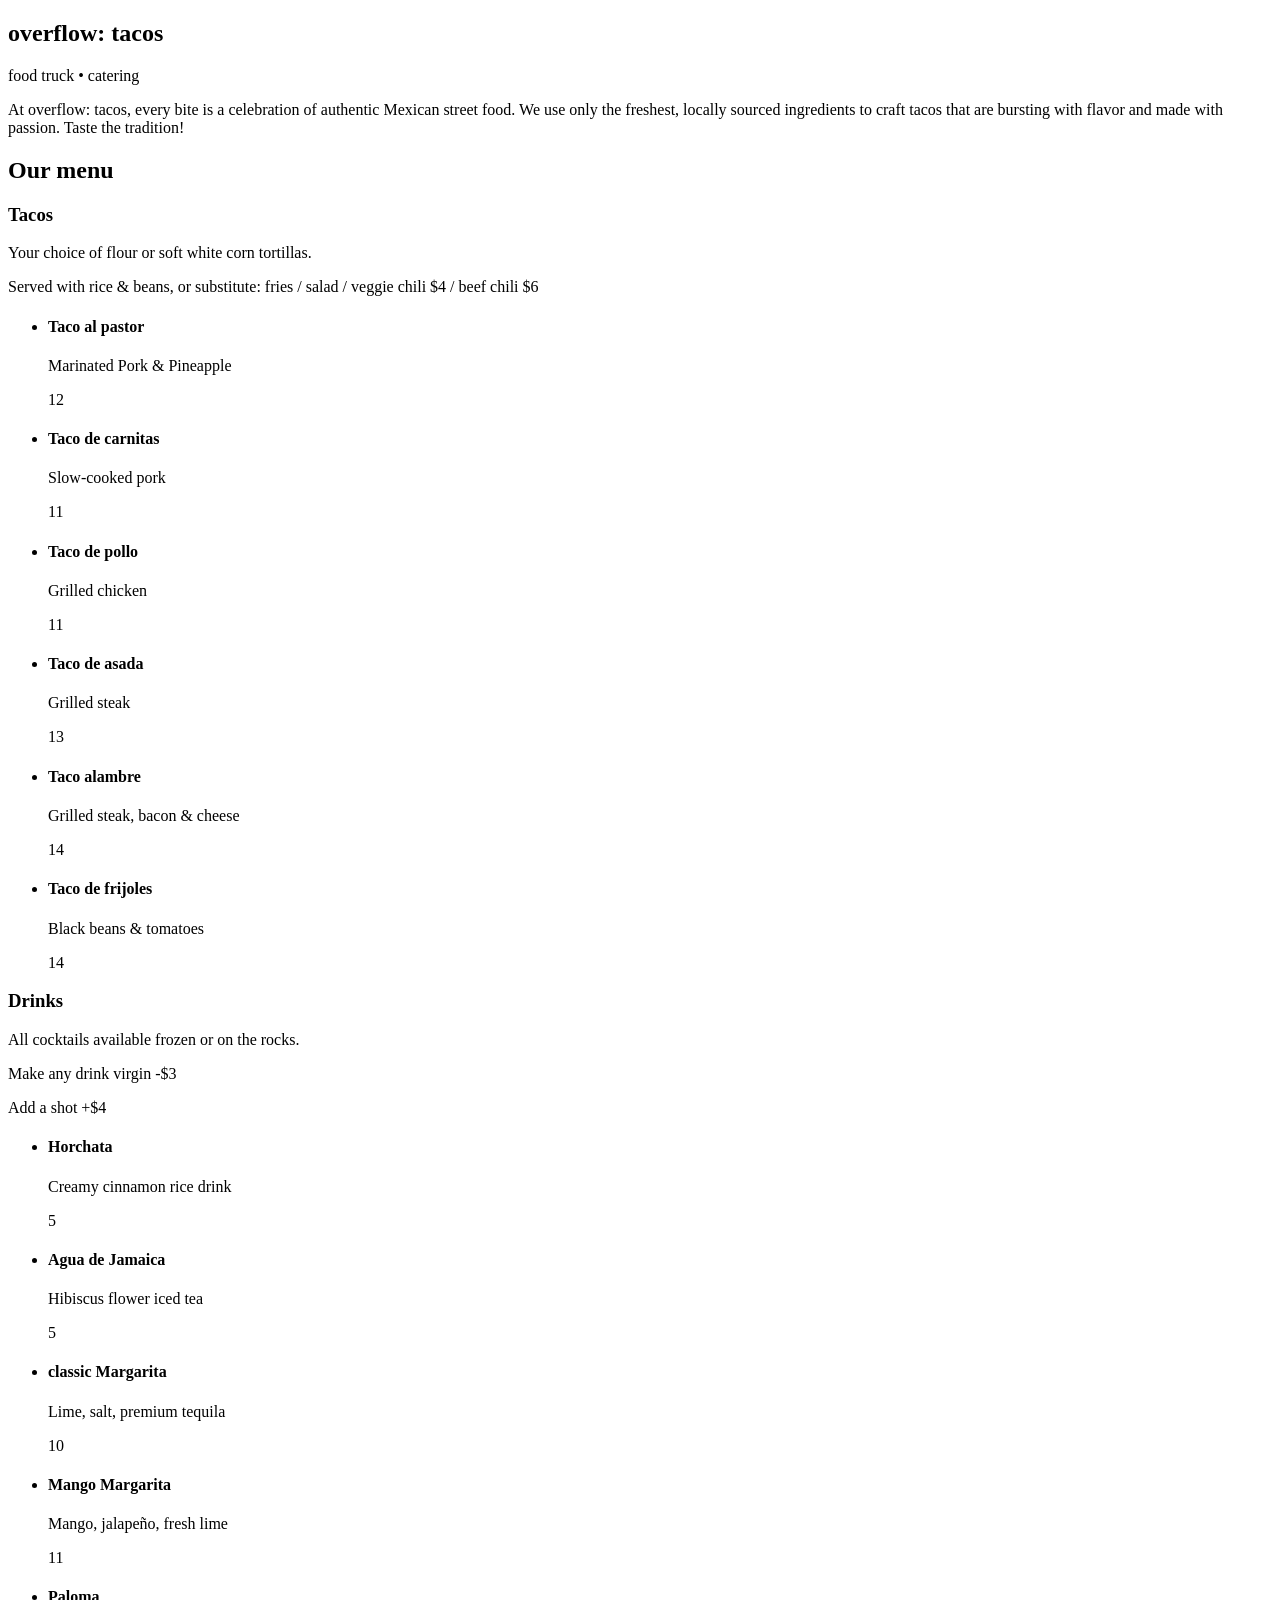
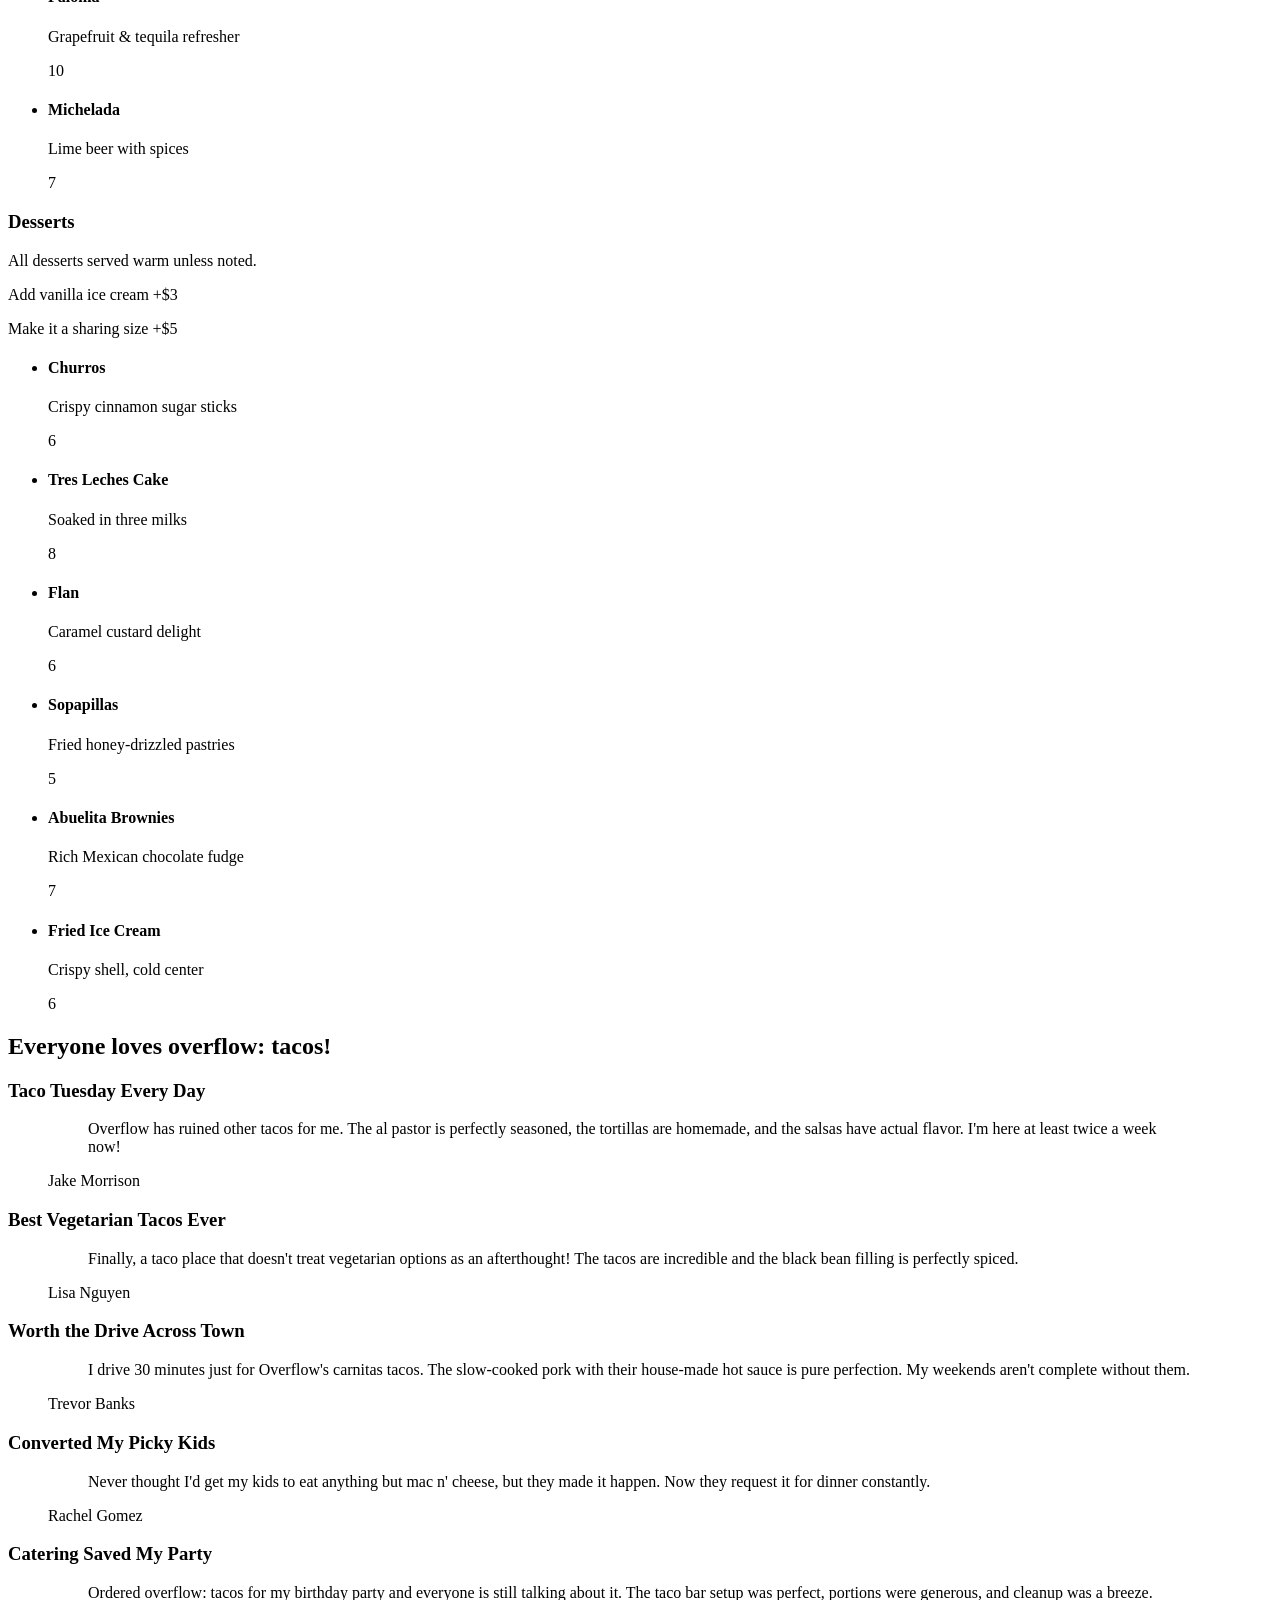
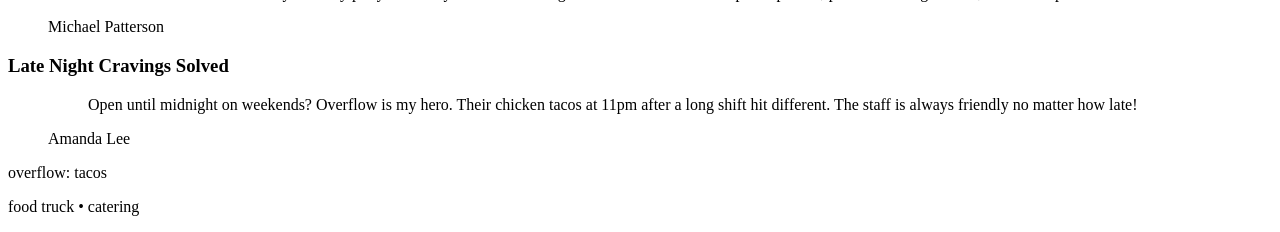
==== final.html @ ea597f31 "final" ====
<!doctype html>
<html lang="en">
  <head>
    <meta charset="UTF-8" />
    <title>design implementation after module 1</title>
    <meta name="viewport" content="width=device-width, initial-scale=1" />
    <link rel="preconnect" href="https://fonts.googleapis.com" />
    <link rel="preconnect" href="https://fonts.gstatic.com" crossorigin />
    <link
      href="https://fonts.googleapis.com/css2?family=Grandstander:ital,wght@0,100..900;1,100..900&family=Open+Sans:ital,wght@0,300..800;1,300..800&display=swap"
      rel="stylesheet"
    />
    <link rel="stylesheet" href="style-end.css" />
  </head>

  <body>
    <main>
      <section class="intro text-center">
        <div class="wrapper">
          <div class="intro__content">
            <hgroup>
              <h1>overflow: tacos</h1>
              <p>food truck • catering</p>
            </hgroup>

            <p>
              At overflow: tacos, every bite is a celebration of authentic
              Mexican street food. We use only the freshest, locally sourced
              ingredients to craft tacos that are bursting with flavor and made
              with passion. Taste the tradition!
            </p>
          </div>
        </div>
      </section>

      <section>
        <div class="wrapper" data-wrapper-size="wide">
          <h2>Our menu</h2>
          <div class="menu-categories">
            <article class="menu">
              <header>
                <h3>Tacos</h3>
                <p>Your choice of flour or soft white corn tortillas.</p>
                <p>
                  Served with rice & beans, or substitute: 
fries / salad /
                  veggie chili $4 / beef chili $6
                </p>
              </header>

              <ul class="menu-items" role="list">
                <li>
                  <div>
                    <h4>Taco al pastor</h4>
                    <p>Marinated Pork & Pineapple</p>
                  </div>
                  <span>12</span>
                </li>
                <li>
                  <div>
                    <h4>Taco de carnitas</h4>
                    <p>Slow-cooked pork</p>
                  </div>
                  <span>11</span>
                </li>
                <li>
                  <div>
                    <h4>Taco de pollo</h4>
                    <p>Grilled chicken</p>
                  </div>
                  <span>11</span>
                </li>
                <li>
                  <div>
                    <h4>Taco de asada</h4>
                    <p>Grilled steak</p>
                  </div>
                  <span>13</span>
                </li>
                <li>
                  <div>
                    <h4>Taco alambre</h4>
                    <p>Grilled steak, bacon & cheese</p>
                  </div>
                  <span>14</span>
                </li>
                <li>
                  <div>
                    <h4>Taco de frijoles</h4>
                    <p>Black beans & tomatoes</p>
                  </div>
                  <span>14</span>
                </li>
              </ul>
            </article>
            <article class="menu">
              <header class="menu-header">
                <h3>Drinks</h3>
                <p>All cocktails available frozen or on the rocks.</p>
                <p>Make any drink virgin -$3</p>
                <p>Add a shot +$4</p>
              </header>
              <ul class="menu-items" role="list">
                <li>
                  <div>
                    <h4>Horchata</h4>
                    <p>Creamy cinnamon rice drink</p>
                  </div>
                  <span>5</span>
                </li>
                <li>
                  <div>
                    <h4>Agua de Jamaica</h4>
                    <p>Hibiscus flower iced tea</p>
                  </div>
                  <span>5</span>
                </li>
                <li>
                  <div>
                    <h4>classic Margarita</h4>
                    <p>Lime, salt, premium tequila</p>
                  </div>
                  <span>10</span>
                </li>
                <li>
                  <div>
                    <h4>Mango Margarita</h4>
                    <p>Mango, jalapeño, fresh lime</p>
                  </div>
                  <span>11</span>
                </li>
                <li>
                  <div>
                    <h4>Paloma</h4>
                    <p>Grapefruit & tequila refresher</p>
                  </div>
                  <span>10</span>
                </li>
                <li>
                  <div>
                    <h4>Michelada</h4>
                    <p>Lime beer with spices</p>
                  </div>
                  <span>7</span>
                </li>
              </ul>
            </article>
            <article class="menu">
              <header class="menu-header">
                <h3>Desserts</h3>
                <p>All desserts served warm unless noted.</p>
                <p>Add vanilla ice cream +$3</p>
                <p>Make it a sharing size +$5</p>
              </header>
              <ul class="menu-items" role="list">
                <li>
                  <div>
                    <h4>Churros</h4>
                    <p>Crispy cinnamon sugar sticks</p>
                  </div>
                  <span>6</span>
                </li>
                <li>
                  <div>
                    <h4>Tres Leches Cake</h4>
                    <p>Soaked in three milks</p>
                  </div>
                  <span>8</span>
                </li>
                <li>
                  <div>
                    <h4>Flan</h4>
                    <p>Caramel custard delight</p>
                  </div>
                  <span>6</span>
                </li>
                <li>
                  <div>
                    <h4>Sopapillas</h4>
                    <p>Fried honey-drizzled pastries</p>
                  </div>
                  <span>5</span>
                </li>
                <li>
                  <div>
                    <h4>Abuelita Brownies</h4>
                    <p>Rich Mexican chocolate fudge</p>
                  </div>
                  <span>7</span>
                </li>
                <li>
                  <div>
                    <h4>Fried Ice Cream</h4>
                    <p>Crispy shell, cold center</p>
                  </div>
                  <span>6</span>
                </li>
              </ul>
            </article>
          </div>
        </div>
      </section>

      <section>
        <div class="wrapper" data-wrapper-size="wide">
          <h2>Everyone loves overflow: tacos!</h2>
          <div class="testimonial-grid">
            <div class="testimonial">
              <h3>Taco Tuesday Every Day</h3>
              <figure>
                <blockquote>
                  Overflow has ruined other tacos for me. The al pastor is
                  perfectly seasoned, the tortillas are homemade, and the salsas
                  have actual flavor. I'm here at least twice a week now!
                </blockquote>
                <figcaption>
                  Jake Morrison
                  <img src="/images/jake.png" alt="" />
                </figcaption>
              </figure>
            </div>

            <div class="testimonial">
              <h3>Best Vegetarian Tacos Ever</h3>
              <figure>
                <blockquote>
                  Finally, a taco place that doesn't treat vegetarian options as
                  an afterthought! The tacos are incredible and the black bean
                  filling is perfectly spiced.
                </blockquote>
                <figcaption>
                  Lisa Nguyen
                  <img src="/images/lisa.png" alt="" />
                </figcaption>
              </figure>
            </div>

            <div class="testimonial">
              <h3>Worth the Drive Across Town</h3>
              <figure>
                <blockquote>
                  I drive 30 minutes just for Overflow's carnitas tacos. The
                  slow-cooked pork with their house-made hot sauce is pure
                  perfection. My weekends aren't complete without them.
                </blockquote>
                <figcaption>
                  Trevor Banks
                  <img src="/images/trevor.png" alt="" />
                </figcaption>
              </figure>
            </div>

            <div class="testimonial">
              <h3>Converted My Picky Kids</h3>
              <figure>
                <blockquote>
                  Never thought I'd get my kids to eat anything but mac n'
                  cheese, but they made it happen. Now they request it for
                  dinner constantly.
                </blockquote>
                <figcaption>
                  Rachel Gomez
                  <img src="/images/rachel.png" alt="" />
                </figcaption>
              </figure>
            </div>

            <div class="testimonial">
              <h3>Catering Saved My Party</h3>
              <figure>
                <blockquote>
                  Ordered overflow: tacos for my birthday party and everyone is
                  still talking about it. The taco bar setup was perfect,
                  portions were generous, and cleanup was a breeze.
                </blockquote>
                <figcaption>
                  Michael Patterson
                  <img src="/images/michael.png" alt="" />
                </figcaption>
              </figure>
            </div>

            <div class="testimonial">
              <h3>Late Night Cravings Solved</h3>
              <figure>
                <blockquote>
                  Open until midnight on weekends? Overflow is my hero. Their
                  chicken tacos at 11pm after a long shift hit different. The
                  staff is always friendly no matter how late!
                </blockquote>
                <figcaption>
                  Amanda Lee
                  <img src="/images/amanda.png" alt="" />
                </figcaption>
              </figure>
            </div>
          </div>
        </div>
      </section>
    </main>

    <footer>
      <p>overflow: tacos</p>
      <p>food truck • catering</p>
    </footer>
  </body>
</html>
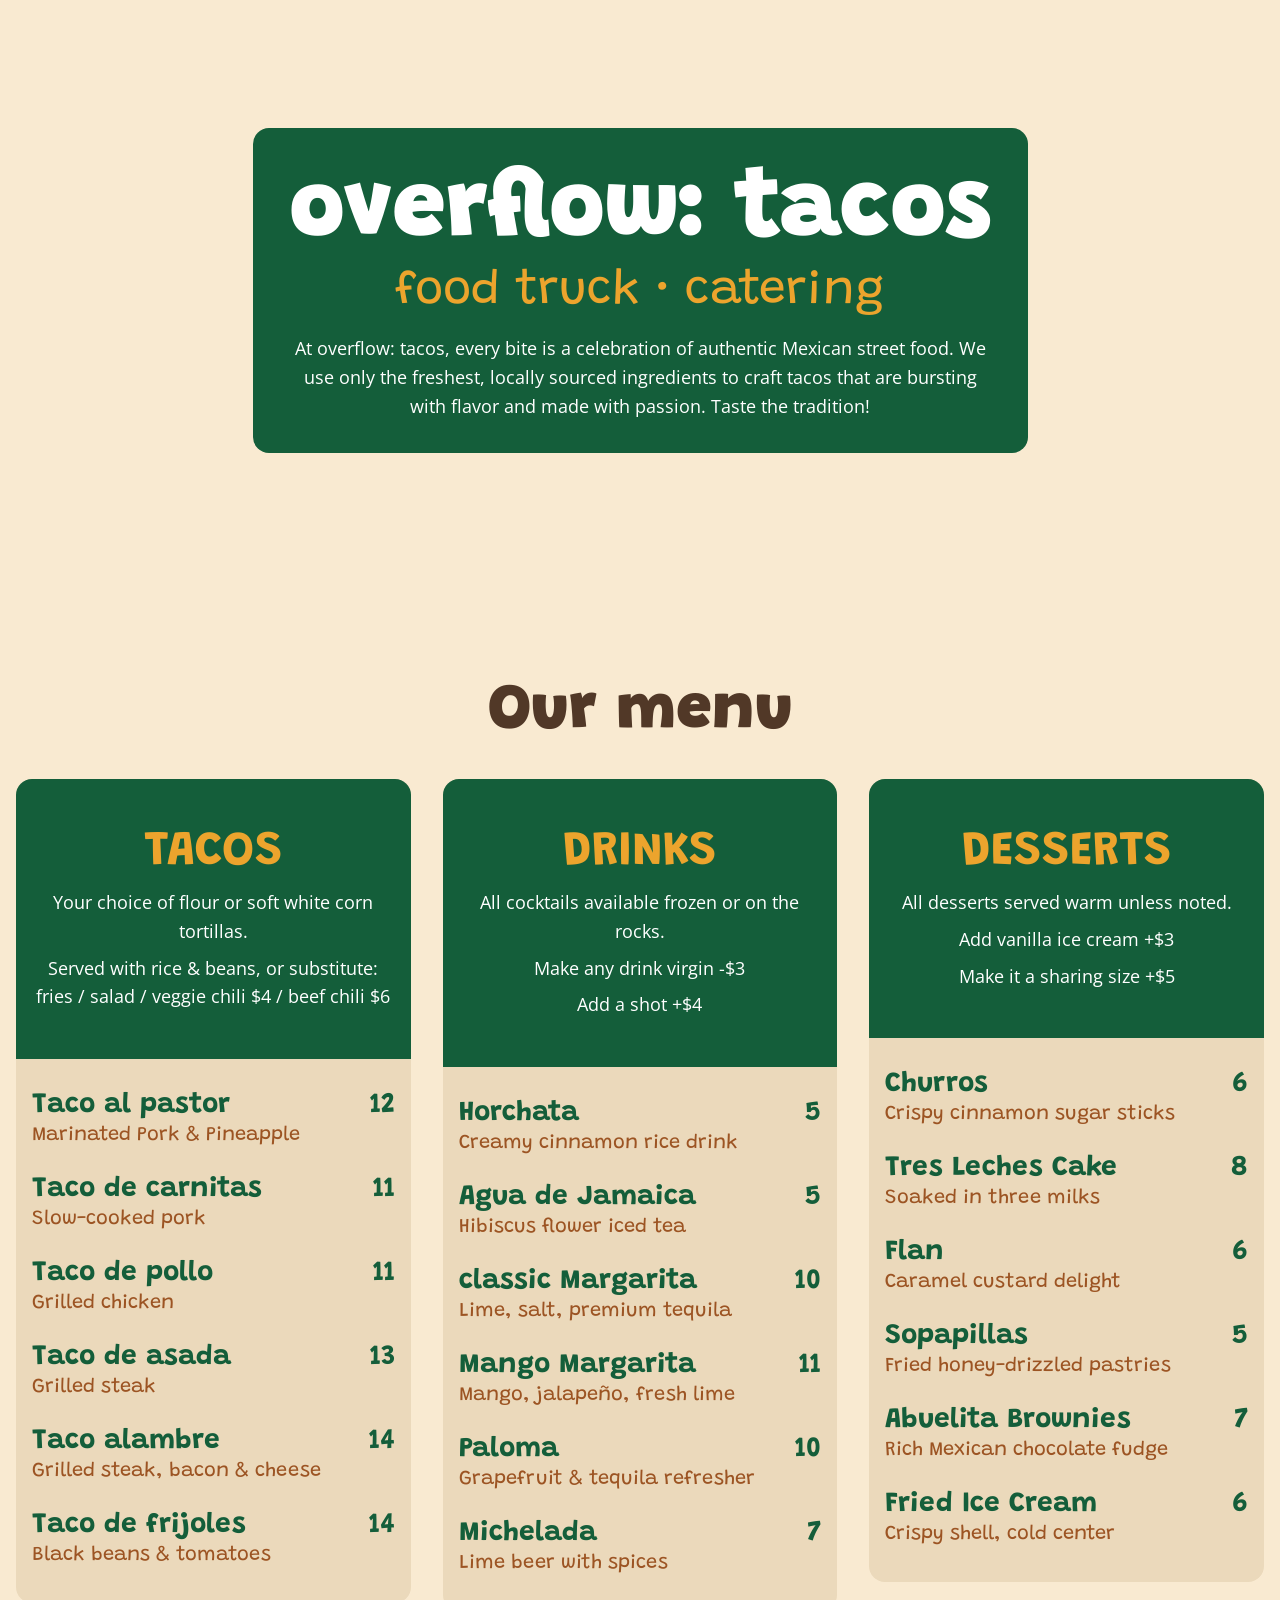
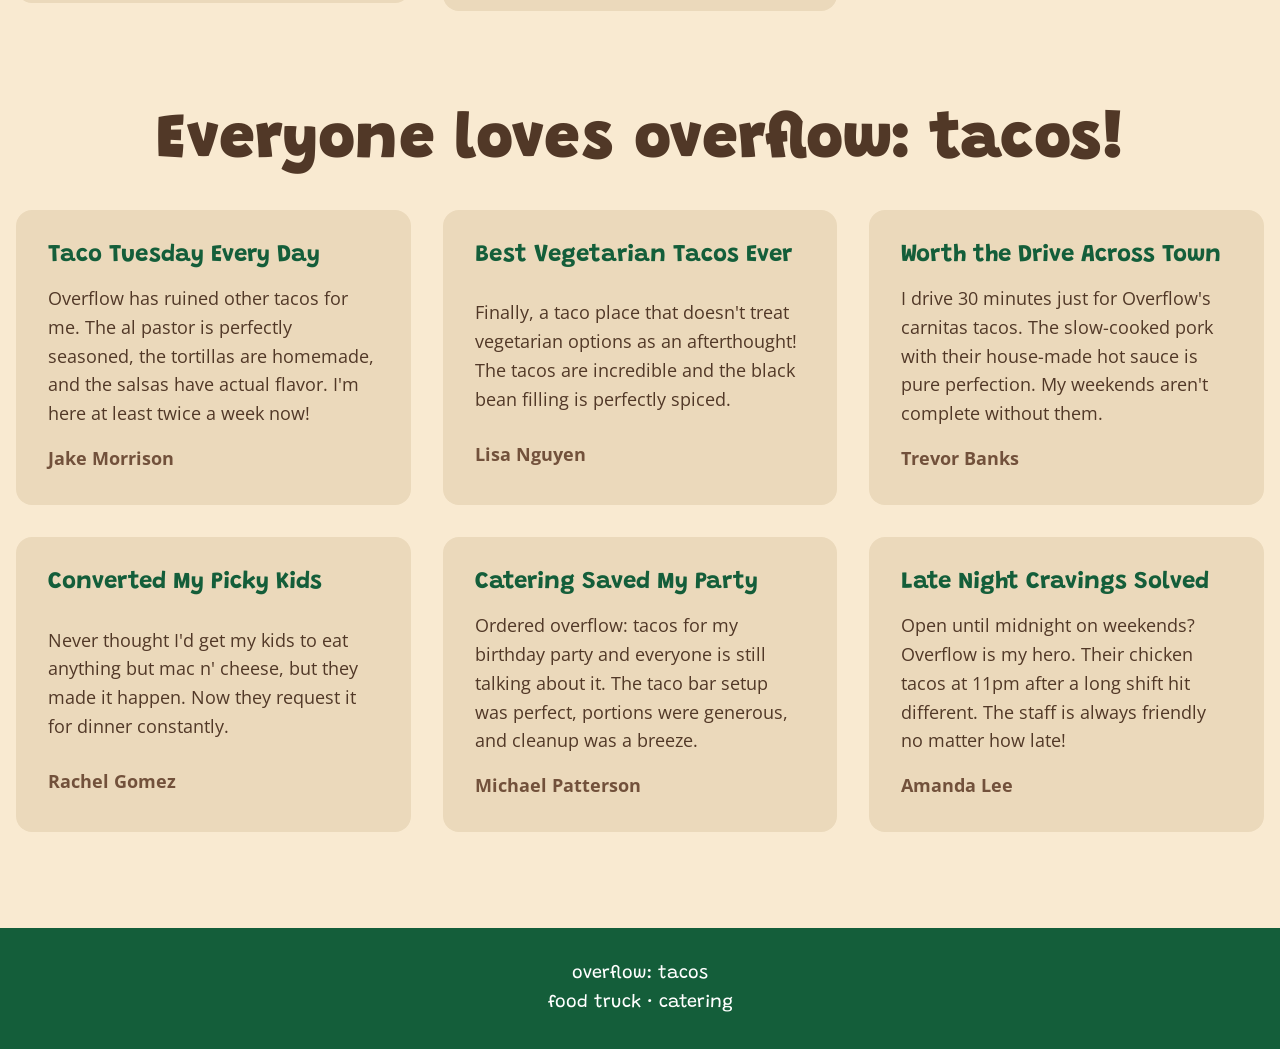
==== commit c634b1d5: "roles list" ====
--- a/final.html
+++ b/final.html
@@ -10,7 +10,7 @@
       href="https://fonts.googleapis.com/css2?family=Grandstander:ital,wght@0,100..900;1,100..900&family=Open+Sans:ital,wght@0,300..800;1,300..800&display=swap"
       rel="stylesheet"
     />
-    <link rel="stylesheet" href="style-end.css" />
+    <link rel="stylesheet" href="final.css" />
   </head>
 
   <body>
--- a/final.css
+++ b/final.css
@@ -0,0 +1,207 @@
+:root {
+  --white: #fff;
+  --beige-100: #f9ead1;
+  --beige-200: #ebd9bb;
+
+  --brown-400: #9c5423;
+  --brown-500: #72513b;
+  --brown-900: #513827;
+
+  --green-500: #145e3a;
+
+  --yellow-500: #eca42d;
+
+  --red-400: #f2604d;
+  --red-500: #c74433;
+}
+
+/* font-family: "Open Sans", sans-serif;
+   font-family: Grandstander, cursive; */
+
+* {
+  margin: 0;
+}
+
+body {
+  font-family: "Open Sans", sans-serif;
+  font-size: 1.125rem;
+  line-height: 1.6;
+  color: var(--brown-900);
+  background-color: var(--beige-100);
+}
+
+h1,
+h2,
+h3 {
+  line-height: 1.1;
+
+  font-family: Grandstander, cursive;
+  font-weight: 900;
+}
+
+h1 {
+  font-size: 6rem;
+}
+
+h1 + p {
+  font-family: Grandstander, cursive;
+  font-size: 3rem;
+  line-height: 1.1;
+  color: var(--yellow-500);
+}
+
+h2 {
+  font-size: 4rem;
+  text-align: center;
+  margin-block-end: 2rem;
+}
+
+section {
+  padding-block: 3rem;
+}
+
+button,
+input,
+select,
+textarea {
+  font: inherit;
+}
+
+[role="list"] {
+  list-style: none;
+  margin: 0;
+  padding: 0;
+}
+
+.text-center {
+  text-align: center;
+}
+
+.wrapper {
+  max-width: 775px;
+  margin-left: auto;
+  margin-right: auto;
+  padding-left: 16px;
+  padding-right: 16px;
+}
+
+.wrapper[data-wrapper-size="wide"] {
+  max-width: 1300px;
+}
+
+.intro {
+  background-image: url("tacos.png");
+  background-size: cover;
+  padding-block: 8rem;
+  margin-block-end: 3rem;
+}
+
+.intro__content {
+  color: var(--white);
+  background: var(--green-500);
+  padding: 2rem;
+  border-radius: 1rem;
+
+  display: grid;
+  gap: 1rem;
+}
+
+.menu-categories {
+  display: grid;
+  align-items: start;
+  gap: 2rem;
+
+  @media (width > 900px) {
+    grid-template-columns: repeat(3, 1fr);
+  }
+}
+
+.menu {
+  background: var(--beige-200);
+  border-radius: 1rem;
+  overflow: hidden;
+
+  > header {
+    background: var(--green-500);
+    color: var(--white);
+    padding: 3rem 1.25rem;
+    text-align: center;
+
+    display: grid;
+    gap: 0.5rem;
+  }
+
+  h3 {
+    font-size: 3rem;
+    font-weight: 700;
+    text-transform: uppercase;
+    color: var(--yellow-500);
+  }
+}
+
+.menu-items {
+  padding: 2rem 1rem;
+  display: grid;
+  gap: 1.5rem;
+  font-family: Grandstander, cursive;
+  color: var(--brown-400);
+  font-size: 1.25rem;
+
+  h4,
+  span {
+    font-size: 1.75rem;
+    line-height: 1;
+    color: var(--green-500);
+    font-weight: 700;
+  }
+
+  li {
+    display: flex;
+    justify-content: space-between;
+  }
+}
+
+.testimonial-grid {
+  display: grid;
+  gap: 2rem;
+
+  @media (width > 900px) {
+    grid-template-columns: repeat(3, 1fr);
+  }
+}
+
+.testimonial {
+  background: var(--beige-200);
+  padding: 2rem;
+  border-radius: 1rem;
+  display: grid;
+  gap: 1rem;
+
+  h3 {
+    font-size: 1.5rem;
+    font-weight: 700;
+    color: var(--green-500);
+  }
+
+  figure {
+    display: grid;
+    gap: 1rem;
+  }
+
+  figcaption {
+    display: flex;
+    align-items: center;
+    justify-content: space-between;
+    font-weight: 700;
+    color: var(--brown-500);
+  }
+}
+
+footer {
+  margin-block-start: 3rem;
+  background: var(--green-500);
+  color: var(--white);
+  text-align: center;
+  padding: 2rem;
+  font-family: Grandstander, cursive;
+}
